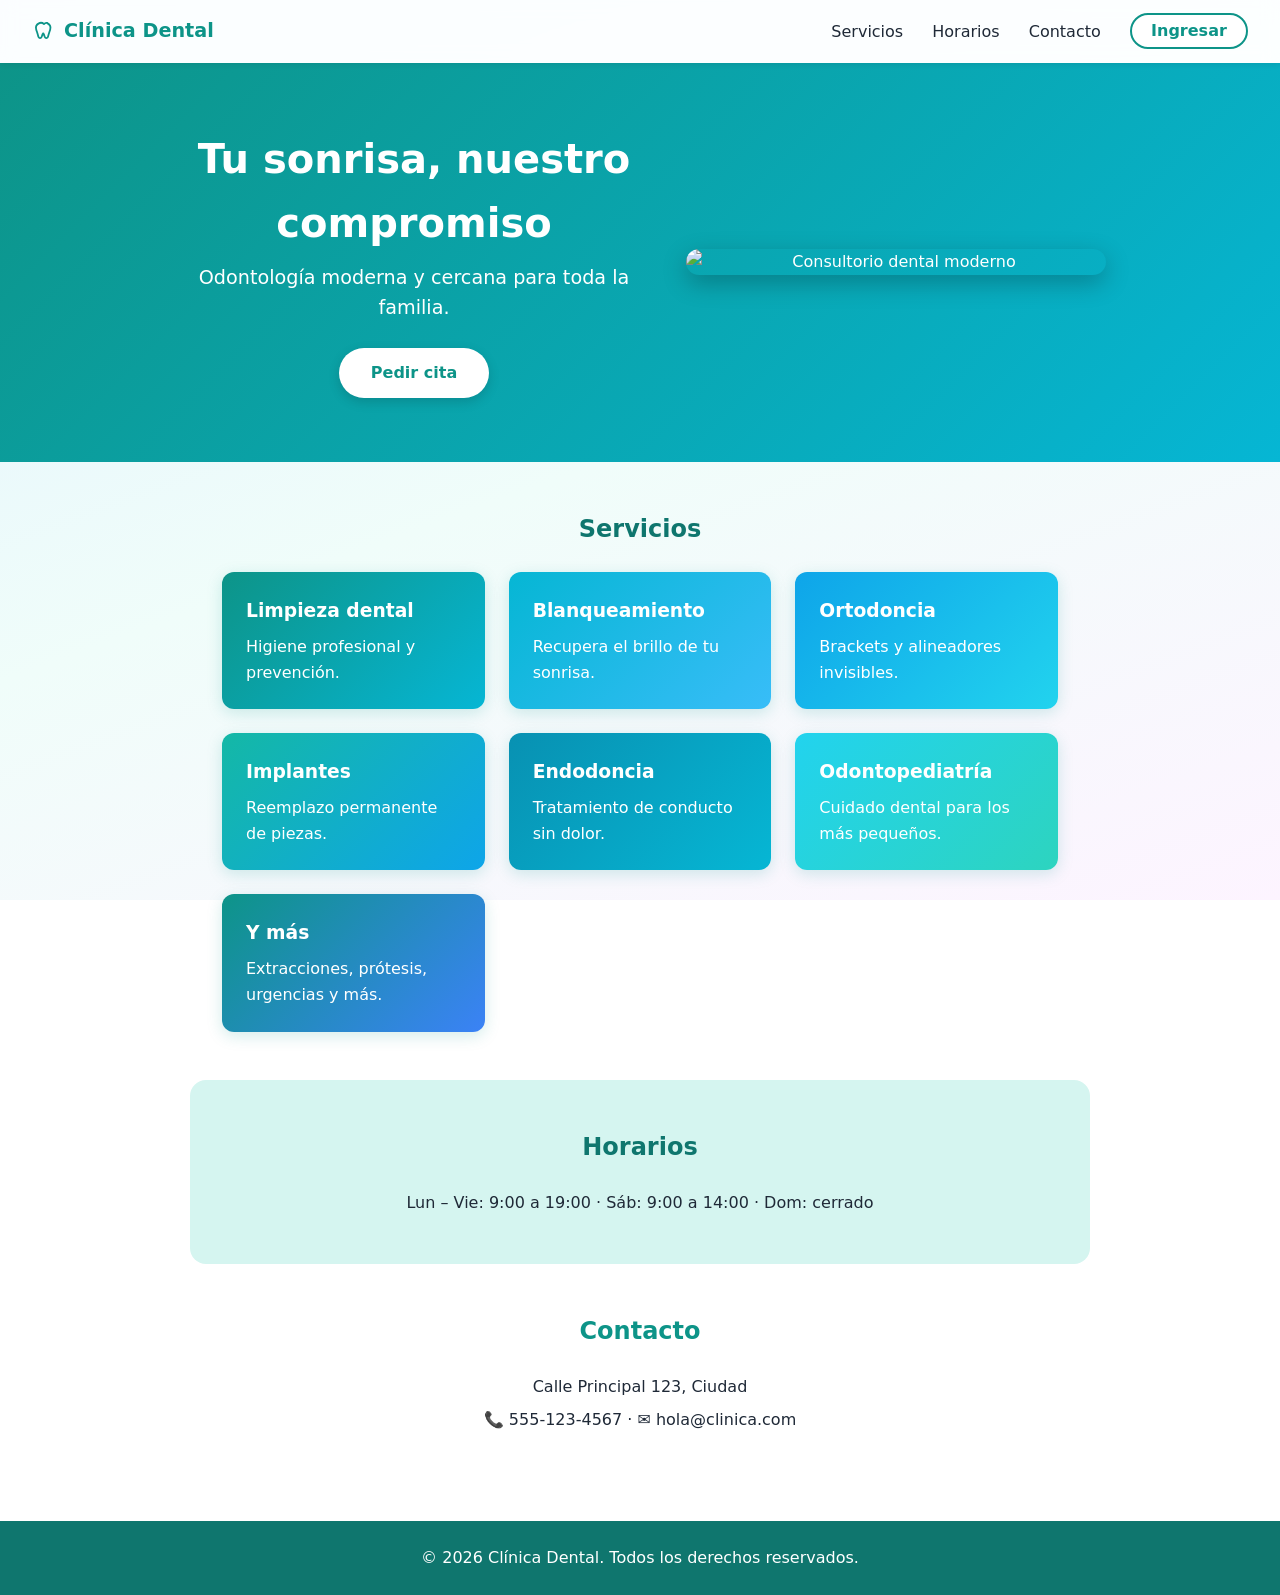
==== index.html @ 69b02ffb "Mejora visual del index: paleta turquesa/celeste y logo SVG en contorno" ====
<!DOCTYPE html>
<html lang="es">
<head>
  <meta charset="UTF-8">
  <meta name="viewport" content="width=device-width, initial-scale=1.0">
  <title>Clínica Dental</title>
  <link rel="stylesheet" href="style.css">
</head>
<body>
  <header class="header">
    <a href="#" class="logo">
      <svg viewBox="0 0 24 24" width="24" height="24" fill="none" stroke="#0d9488" stroke-width="1.8" stroke-linecap="round" stroke-linejoin="round" aria-hidden="true"><path d="M12 5c-1.5-1.2-3.5-1.6-5.2-.6C4.4 5.7 3.5 8 4.2 10.4c.5 1.8 1.5 4.6 2.2 7.4.4 1.5 2.6 1.7 3.2.2.4-1 .7-2.1 1.1-3.2.1-.3.2-.4.5-.4s.4.1.5.4c.4 1.1.7 2.2 1.1 3.2.6 1.5 2.8 1.3 3.2-.2.7-2.8 1.7-5.6 2.2-7.4.7-2.4-.2-4.7-2.6-6C15.5 3.4 13.5 3.8 12 5z"/></svg>
      Clínica Dental
    </a>
    <nav>
      <a href="#servicios">Servicios</a>
      <a href="#horarios">Horarios</a>
      <a href="#contacto">Contacto</a>
      <a href="#" class="btn-ingresar">Ingresar</a>
    </nav>
  </header>

  <section class="hero">
    <div class="hero-texto">
      <h1>Tu sonrisa, nuestro compromiso</h1>
      <p>Odontología moderna y cercana para toda la familia.</p>
      <a href="#contacto" class="btn">Pedir cita</a>
    </div>
    <img src="https://images.unsplash.com/photo-1606811841689-23dfddce3e95?w=800&q=80" alt="Consultorio dental moderno" class="hero-img">
  </section>

  <section id="servicios" class="seccion">
    <h2>Servicios</h2>
    <div class="grid">
      <article class="tarjeta"><h3>Limpieza dental</h3><p>Higiene profesional y prevención.</p></article>
      <article class="tarjeta"><h3>Blanqueamiento</h3><p>Recupera el brillo de tu sonrisa.</p></article>
      <article class="tarjeta"><h3>Ortodoncia</h3><p>Brackets y alineadores invisibles.</p></article>
      <article class="tarjeta"><h3>Implantes</h3><p>Reemplazo permanente de piezas.</p></article>
      <article class="tarjeta"><h3>Endodoncia</h3><p>Tratamiento de conducto sin dolor.</p></article>
      <article class="tarjeta"><h3>Odontopediatría</h3><p>Cuidado dental para los más pequeños.</p></article>
      <article class="tarjeta"><h3>Y más</h3><p>Extracciones, prótesis, urgencias y más.</p></article>
    </div>
  </section>

  <section id="horarios" class="seccion">
    <h2>Horarios</h2>
    <p>Lun – Vie: 9:00 a 19:00 · Sáb: 9:00 a 14:00 · Dom: cerrado</p>
  </section>

  <section id="contacto" class="seccion">
    <h2>Contacto</h2>
    <p>Calle Principal 123, Ciudad</p>
    <p>📞 555-123-4567 · ✉️ hola@clinica.com</p>
  </section>

  <footer class="footer">&copy; 2026 Clínica Dental. Todos los derechos reservados.</footer>
</body>
</html>
---- style.css ----
:root {
  --teal: #0d9488;
  --teal-oscuro: #0f766e;
  --cyan: #06b6d4;
  --cyan-claro: #cffafe;
  --mint: #ecfdf5;
  --fondo: linear-gradient(160deg, #e0f2fe 0%, #f0fdfa 50%, #fdf4ff 100%);
  --texto: #1f2937;
}

* { margin: 0; padding: 0; box-sizing: border-box; }

body {
  font-family: system-ui, -apple-system, Segoe UI, Roboto, sans-serif;
  color: var(--texto);
  background: var(--fondo);
  background-attachment: fixed;
  line-height: 1.6;
}

.header {
  position: sticky;
  top: 0;
  display: flex;
  justify-content: space-between;
  align-items: center;
  padding: 1rem 2rem;
  background: rgba(255,255,255,.85);
  backdrop-filter: blur(8px);
  box-shadow: 0 2px 6px rgba(0,0,0,.08);
}

.logo { font-weight: 700; color: var(--teal); text-decoration: none; font-size: 1.2rem; display: inline-flex; align-items: center; gap: .5rem; }
nav a { margin-left: 1.5rem; text-decoration: none; color: var(--texto); }
nav a:hover { color: var(--cyan); }

.btn-ingresar {
  margin-left: 1.5rem;
  padding: .4rem 1.2rem;
  border: 2px solid var(--teal);
  border-radius: 999px;
  background: white;
  color: var(--teal);
  font-weight: 600;
}

.btn-ingresar:hover { background: var(--teal); color: white; }

.hero {
  background: linear-gradient(135deg, var(--teal) 0%, var(--cyan) 100%);
  color: white;
  padding: 4rem 2rem;
  display: flex;
  align-items: center;
  justify-content: center;
  gap: 2rem;
  flex-wrap: wrap;
  text-align: center;
}

.hero-texto { max-width: 480px; }
.hero h1 { font-size: 2.5rem; margin-bottom: .5rem; }
.hero p { font-size: 1.2rem; margin-bottom: 1.5rem; }

.hero-img {
  width: min(420px, 100%);
  border-radius: 16px;
  box-shadow: 0 8px 24px rgba(0,0,0,.25);
}

.btn {
  display: inline-block;
  background: white;
  color: var(--teal);
  padding: .75rem 2rem;
  border-radius: 999px;
  text-decoration: none;
  font-weight: 600;
  box-shadow: 0 4px 12px rgba(0,0,0,.15);
}

.btn:hover { transform: translateY(-2px); }

.seccion { padding: 3rem 2rem; max-width: 900px; margin: 0 auto; }
.seccion h2 { text-align: center; color: var(--teal-oscuro); margin-bottom: 1.5rem; }

.grid {
  display: grid;
  grid-template-columns: repeat(auto-fit, minmax(250px, 1fr));
  gap: 1.5rem;
}

.tarjeta {
  border-radius: 12px;
  padding: 1.5rem;
  color: white;
  box-shadow: 0 4px 16px rgba(13,148,136,.18);
  transition: transform .2s ease;
}

.tarjeta:hover { transform: translateY(-5px); }

.tarjeta h3 { margin-bottom: .5rem; }

.tarjeta:nth-child(1) { background: linear-gradient(135deg, #0d9488, #06b6d4); }
.tarjeta:nth-child(2) { background: linear-gradient(135deg, #06b6d4, #38bdf8); }
.tarjeta:nth-child(3) { background: linear-gradient(135deg, #0ea5e9, #22d3ee); }
.tarjeta:nth-child(4) { background: linear-gradient(135deg, #14b8a6, #0ea5e9); }
.tarjeta:nth-child(5) { background: linear-gradient(135deg, #0891b2, #06b6d4); }
.tarjeta:nth-child(6) { background: linear-gradient(135deg, #22d3ee, #2dd4bf); }
.tarjeta:nth-child(7) { background: linear-gradient(135deg, #0d9488, #3b82f6); }

#horarios, #contacto { text-align: center; }
#horarios { background: #d5f5f0; border-radius: 16px; }
#contacto h2 { color: var(--teal); }
#contacto p { margin-bottom: .5rem; }

.footer {
  text-align: center;
  padding: 1.5rem;
  background: var(--teal-oscuro);
  color: white;
  margin-top: 2rem;
}

@media (max-width: 600px) {
  .header { flex-direction: column; gap: .5rem; }
  nav a { margin: 0 .75rem; }
  .hero h1 { font-size: 2rem; }
}
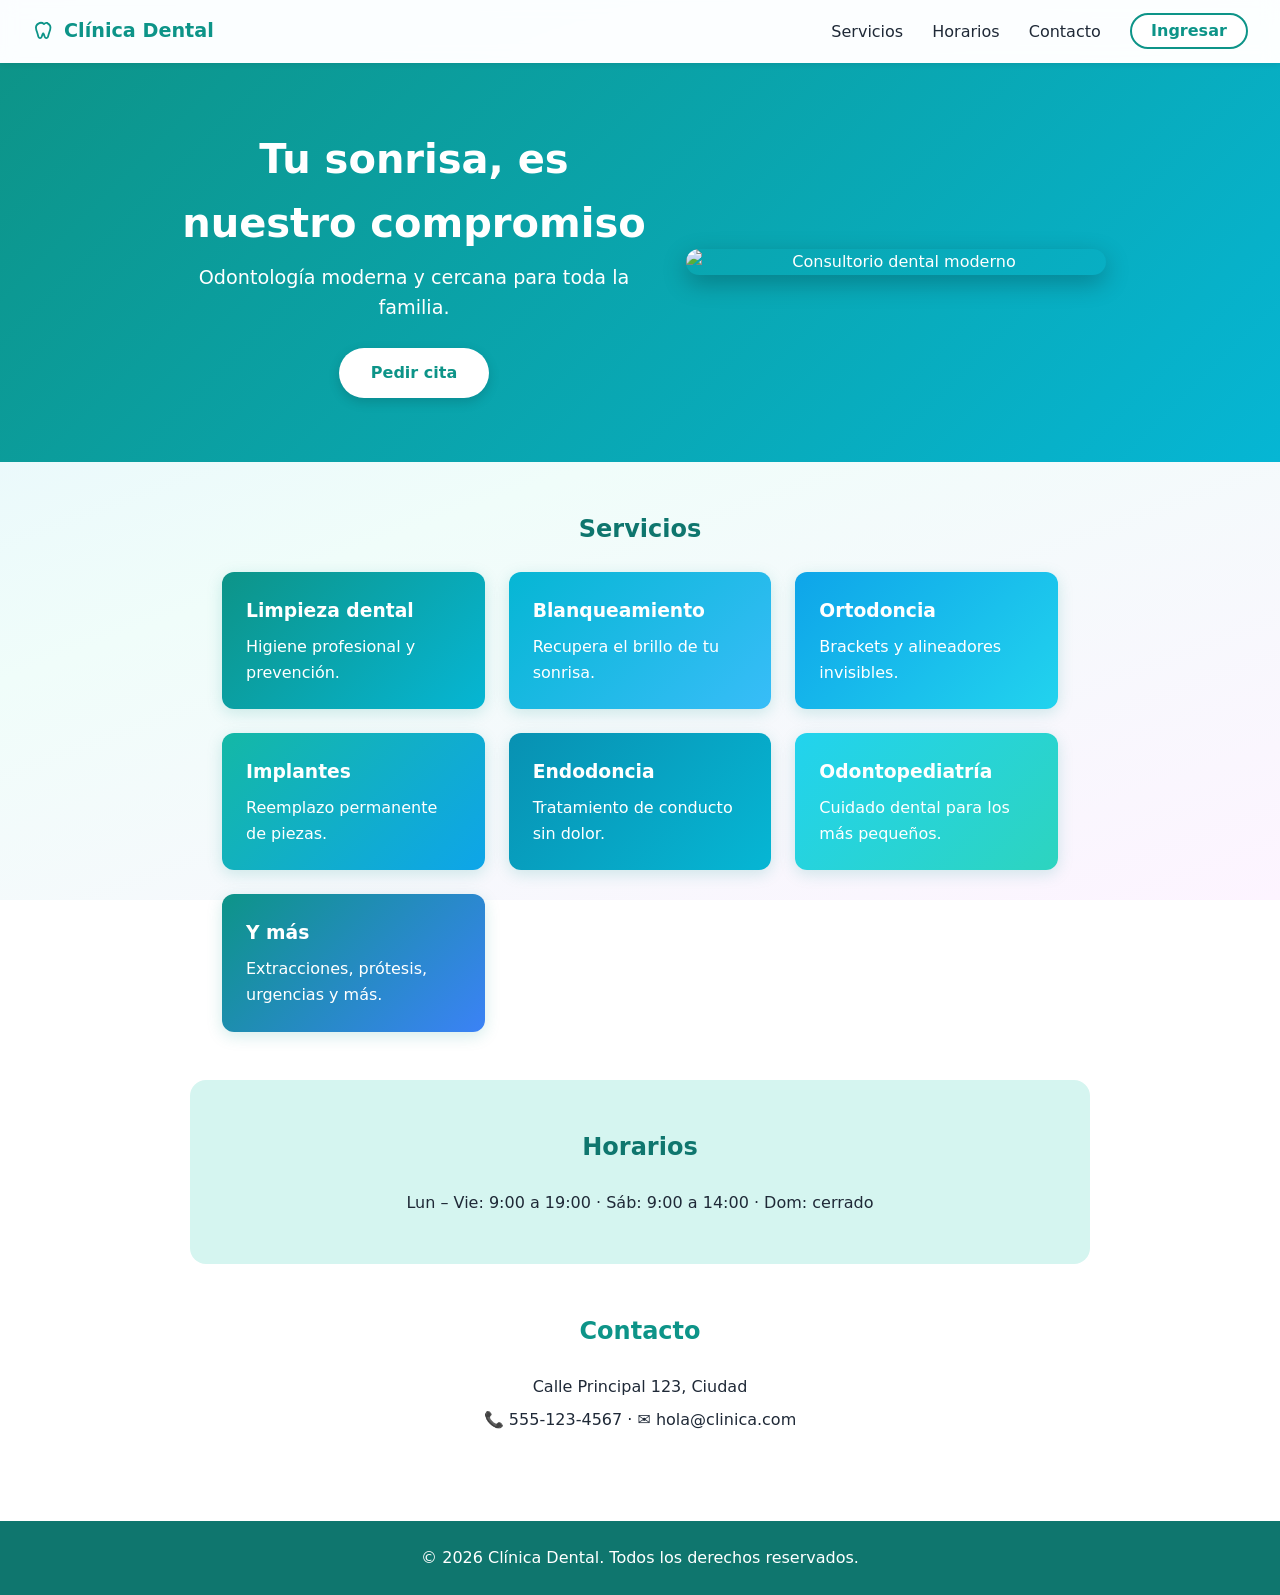
==== commit 32759c3a: "Ajusta titulo del hero" ====
--- a/index.html
+++ b/index.html
@@ -22,7 +22,7 @@
 
   <section class="hero">
     <div class="hero-texto">
-      <h1>Tu sonrisa, nuestro compromiso</h1>
+      <h1>Tu sonrisa, es nuestro compromiso</h1>
       <p>Odontología moderna y cercana para toda la familia.</p>
       <a href="#contacto" class="btn">Pedir cita</a>
     </div>
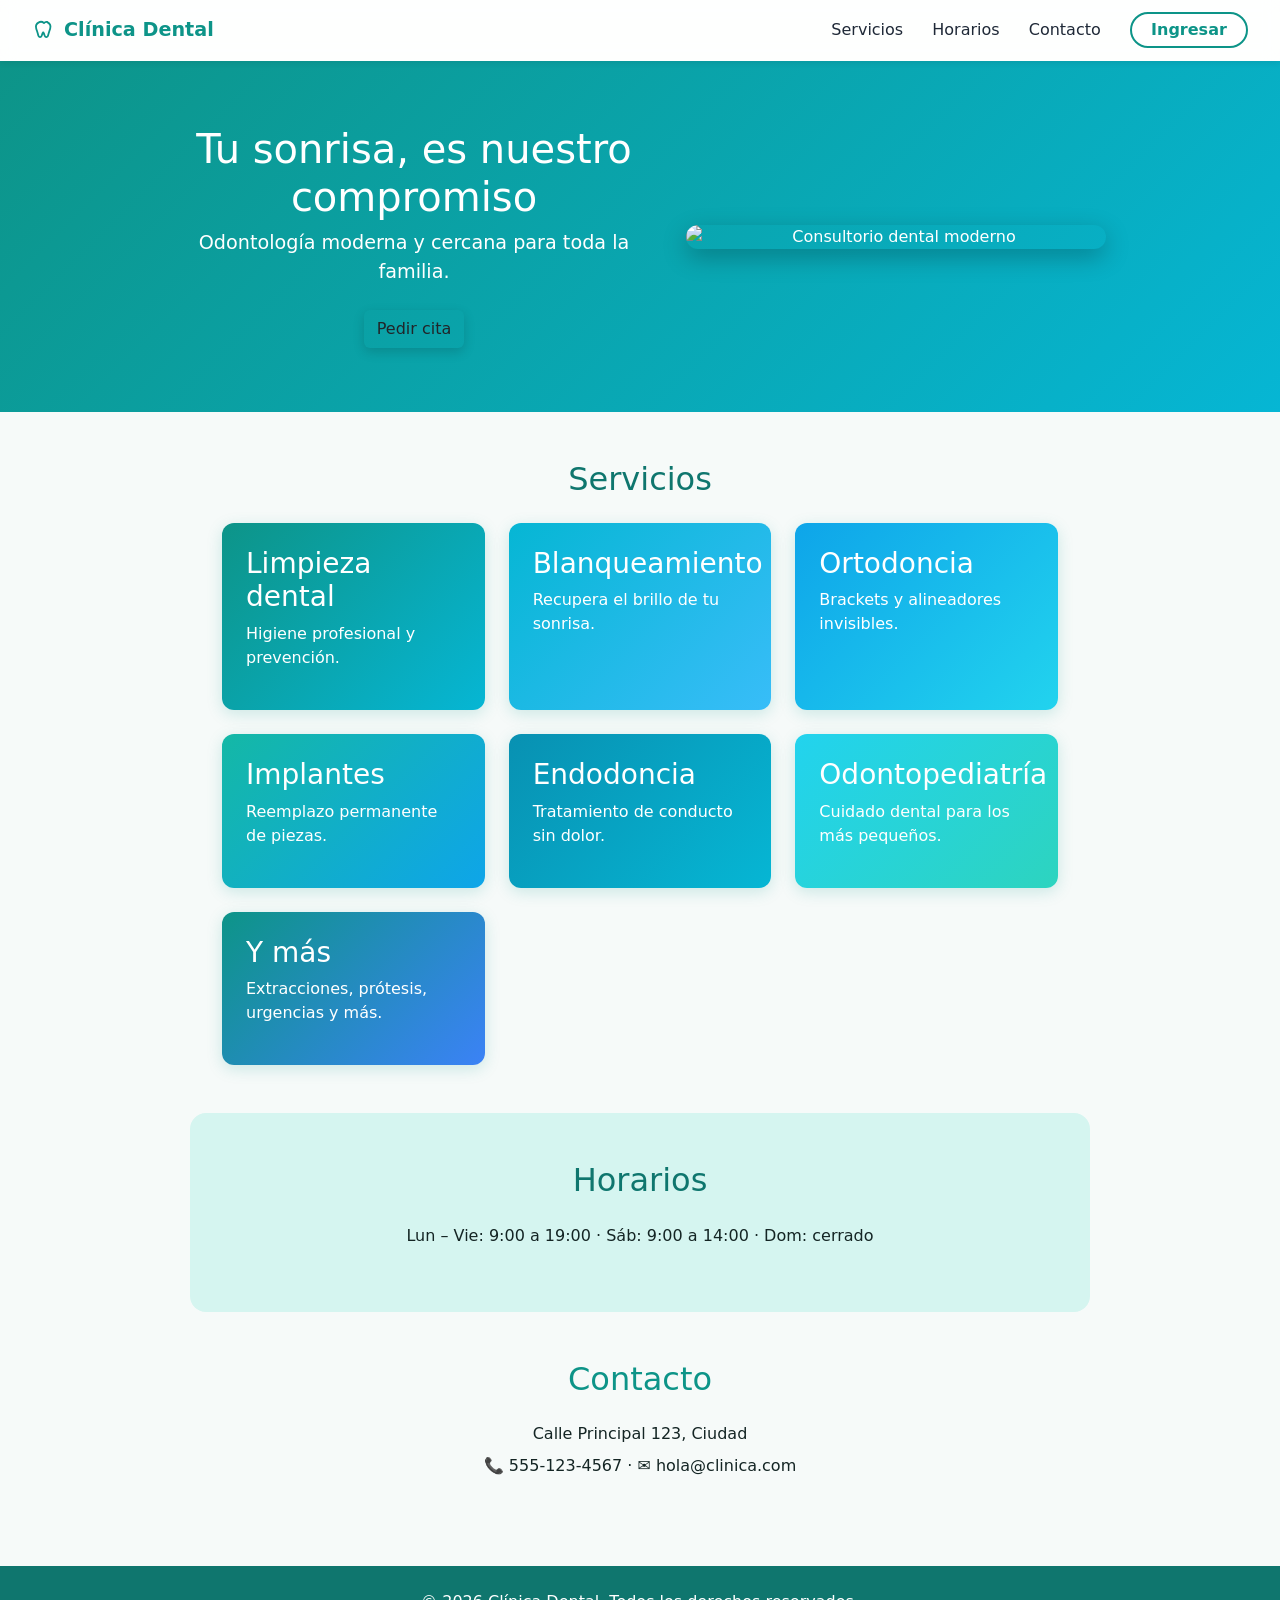
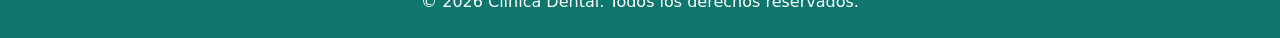
==== commit 6dd1f58f: "Unificar todas las ramas: loading + index público + panel admin + trabajadores - Pantalla de loading" ====
--- a/index.html
+++ b/index.html
@@ -5,8 +5,100 @@
   <meta name="viewport" content="width=device-width, initial-scale=1.0">
   <title>Clínica Dental</title>
   <link rel="stylesheet" href="style.css">
+  <link href="https://cdnjs.cloudflare.com/ajax/libs/twitter-bootstrap/5.3.3/css/bootstrap.min.css" rel="stylesheet">
+  <link href="https://cdnjs.cloudflare.com/ajax/libs/bootstrap-icons/1.11.3/font/bootstrap-icons.min.css" rel="stylesheet">
+  <style>
+    :root {
+      --clinic-teal: #0f6b64;
+      --clinic-teal-dark: #0a4b46;
+      --clinic-mint: #e8f5f3;
+      --clinic-ink: #142524;
+      --clinic-line: #d8e6e4;
+    }
+    body {
+      background: #f6faf9;
+      color: var(--clinic-ink);
+      font-family: "Segoe UI", system-ui, -apple-system, sans-serif;
+    }
+    .loading-screen {
+      position: fixed;
+      top: 0;
+      left: 0;
+      width: 100%;
+      height: 100%;
+      background: linear-gradient(135deg, #0f6b64 0%, #0a4b46 100%);
+      display: flex;
+      align-items: center;
+      justify-content: center;
+      z-index: 9999;
+      transition: opacity 0.5s ease-out;
+    }
+    .loading-screen.hidden {
+      opacity: 0;
+      pointer-events: none;
+    }
+    .spinner {
+      width: 60px;
+      height: 60px;
+      border: 4px solid rgba(255, 255, 255, 0.3);
+      border-top: 4px solid #fff;
+      border-radius: 50%;
+      animation: spin 1s linear infinite;
+    }
+    @keyframes spin {
+      to { transform: rotate(360deg); }
+    }
+    .loading-text {
+      color: #fff;
+      margin-top: 20px;
+      font-size: 1rem;
+      font-weight: 500;
+    }
+    .sidebar {
+      background: var(--clinic-teal-dark);
+      min-height: 100vh;
+      color: #eafaf7;
+    }
+    .sidebar .brand { font-weight: 600; font-size: 1.1rem; letter-spacing: 0.2px; }
+    .sidebar .brand small { display: block; font-weight: 400; color: #9fd0c9; font-size: 0.78rem; margin-top: 2px; }
+    .sidebar .nav-link { color: #cdeae4; border-radius: 8px; margin-bottom: 4px; font-size: 0.94rem; }
+    .sidebar .nav-link.active { background: var(--clinic-teal); color: #fff; }
+    .sidebar .nav-link:hover:not(.active) { background: rgba(255,255,255,0.06); color: #fff; }
+    .topbar { background: #fff; border-bottom: 1px solid var(--clinic-line); }
+    .panel-card { background: #fff; border: 1px solid var(--clinic-line); border-radius: 12px; }
+    .table > :not(caption) > * > * { padding: 0.9rem 0.8rem; vertical-align: middle; }
+    thead.table-head { background: var(--clinic-mint); }
+    thead.table-head th { font-size: 0.76rem; text-transform: uppercase; letter-spacing: 0.06em; color: var(--clinic-teal-dark); font-weight: 600; border-bottom: none; }
+    .role-badge { font-size: 0.76rem; padding: 0.32rem 0.6rem; border-radius: 6px; font-weight: 600; }
+    .role-Administrador { background: #fdecea; color: #a33328; }
+    .role-Odontologo { background: #e8f5f3; color: #0f6b64; }
+    .role-Recepcion { background: #eef1fb; color: #3a4ba0; }
+    .role-Asistente { background: #fff6e5; color: #8a5a00; }
+    .btn-clinic { background: var(--clinic-teal); border-color: var(--clinic-teal); color: #fff; }
+    .btn-clinic:hover { background: var(--clinic-teal-dark); border-color: var(--clinic-teal-dark); color: #fff; }
+    .empty-state { padding: 3rem 1rem; text-align: center; color: #6b8b87; }
+    .avatar-circle { width: 36px; height: 36px; border-radius: 50%; background: var(--clinic-mint); color: var(--clinic-teal-dark); display: flex; align-items: center; justify-content: center; font-weight: 600; font-size: 0.85rem; flex-shrink: 0; }
+    .form-card { background: #fff; border: 1px solid var(--clinic-line); border-radius: 14px; max-width: 560px; }
+    .form-card .card-header-custom { background: var(--clinic-mint); border-bottom: 1px solid var(--clinic-line); border-radius: 14px 14px 0 0; padding: 1.25rem 1.5rem; }
+    .form-card .card-header-custom h5 { color: var(--clinic-teal-dark); margin-bottom: 2px; }
+    .form-label { font-weight: 500; font-size: 0.92rem; }
+    .section-public { display: none; }
+    .section-public.active { display: block; }
+    .section-admin { display: none; }
+    .section-admin.active { display: block; }
+    @media (max-width: 767.98px) { .sidebar { min-height: auto; } }
+  </style>
 </head>
 <body>
+
+<div class="loading-screen" id="loadingScreen">
+  <div class="text-center">
+    <div class="spinner"></div>
+    <div class="loading-text">Cargando Clínica Dental...</div>
+  </div>
+</div>
+
+<div id="public-section" class="section-public active">
   <header class="header">
     <a href="#" class="logo">
       <svg viewBox="0 0 24 24" width="24" height="24" fill="none" stroke="#0d9488" stroke-width="1.8" stroke-linecap="round" stroke-linejoin="round" aria-hidden="true"><path d="M12 5c-1.5-1.2-3.5-1.6-5.2-.6C4.4 5.7 3.5 8 4.2 10.4c.5 1.8 1.5 4.6 2.2 7.4.4 1.5 2.6 1.7 3.2.2.4-1 .7-2.1 1.1-3.2.1-.3.2-.4.5-.4s.4.1.5.4c.4 1.1.7 2.2 1.1 3.2.6 1.5 2.8 1.3 3.2-.2.7-2.8 1.7-5.6 2.2-7.4.7-2.4-.2-4.7-2.6-6C15.5 3.4 13.5 3.8 12 5z"/></svg>
@@ -16,7 +108,7 @@
       <a href="#servicios">Servicios</a>
       <a href="#horarios">Horarios</a>
       <a href="#contacto">Contacto</a>
-      <a href="#" class="btn-ingresar">Ingresar</a>
+      <a href="#" class="btn-ingresar" onclick="mostrarSeccion('admin')">Ingresar</a>
     </nav>
   </header>
 
@@ -54,5 +146,338 @@
   </section>
 
   <footer class="footer">&copy; 2026 Clínica Dental. Todos los derechos reservados.</footer>
+</div>
+
+<div id="admin-section" class="section-admin">
+  <div class="container-fluid">
+    <div class="row">
+      <nav class="col-12 col-md-3 col-lg-2 sidebar p-3 d-flex flex-column">
+        <div class="brand mb-4 px-2">
+          Clínica Dental
+          <small>Panel de administración</small>
+        </div>
+        <ul class="nav nav-pills flex-column">
+          <li class="nav-item"><a href="#" class="nav-link active" onclick="mostrarTab('trabajadores')"><i class="bi bi-people-fill me-2"></i>Trabajadores</a></li>
+          <li class="nav-item"><a href="#" class="nav-link" onclick="mostrarTab('registro')"><i class="bi bi-person-plus-fill me-2"></i>Registrar</a></li>
+          <li class="nav-item"><a href="#" class="nav-link" onclick="mostrarSeccion('public')"><i class="bi bi-house me-2"></i>Inicio</a></li>
+        </ul>
+      </nav>
+
+      <main class="col-12 col-md-9 col-lg-10 p-0">
+        <div id="tab-trabajadores" class="tab-content active">
+          <div class="topbar px-3 px-md-4 py-3 d-flex justify-content-between align-items-center flex-wrap gap-2">
+            <div>
+              <h5 class="mb-0">Trabajadores</h5>
+              <small class="text-muted">Registra al personal y asigna su rol dentro del sistema</small>
+            </div>
+            <button class="btn btn-clinic" data-bs-toggle="modal" data-bs-target="#modalRegistrar">
+              <i class="bi bi-person-plus-fill me-1"></i> Registrar trabajador
+            </button>
+          </div>
+
+          <div class="p-3 p-md-4">
+            <div class="row g-3 mb-4">
+              <div class="col-6 col-lg-3">
+                <div class="panel-card p-3">
+                  <div class="text-muted small">Total</div>
+                  <div class="fs-4 fw-semibold" id="statTotal">0</div>
+                </div>
+              </div>
+              <div class="col-6 col-lg-3">
+                <div class="panel-card p-3">
+                  <div class="text-muted small">Odontólogos</div>
+                  <div class="fs-4 fw-semibold" id="statOdontologo">0</div>
+                </div>
+              </div>
+              <div class="col-6 col-lg-3">
+                <div class="panel-card p-3">
+                  <div class="text-muted small">Recepción</div>
+                  <div class="fs-4 fw-semibold" id="statRecepcion">0</div>
+                </div>
+              </div>
+              <div class="col-6 col-lg-3">
+                <div class="panel-card p-3">
+                  <div class="text-muted small">Administradores</div>
+                  <div class="fs-4 fw-semibold" id="statAdministrador">0</div>
+                </div>
+              </div>
+            </div>
+
+            <div class="panel-card">
+              <div class="table-responsive">
+                <table class="table mb-0">
+                  <thead class="table-head">
+                    <tr>
+                      <th>Trabajador</th>
+                      <th>Correo</th>
+                      <th>Rol</th>
+                      <th class="text-end">Acciones</th>
+                    </tr>
+                  </thead>
+                  <tbody id="tablaTrabajadores"></tbody>
+                </table>
+              </div>
+              <div id="emptyState" class="empty-state d-none">
+                <i class="bi bi-people fs-2 d-block mb-2"></i>
+                Aún no hay trabajadores registrados.<br>Usa "Registrar trabajador" para agregar el primero.
+              </div>
+            </div>
+          </div>
+        </div>
+
+        <div id="tab-registro" class="tab-content" style="display: none;">
+          <div class="d-flex justify-content-center p-3 p-md-5" style="min-height: calc(100vh - 100px);">
+            <div class="form-card w-100">
+              <div class="card-header-custom">
+                <h5>Registrar trabajador</h5>
+                <small class="text-muted">Completa los datos para agregarlo al sistema</small>
+              </div>
+
+              <div class="card-body p-4">
+                <form id="formRegistrarDirecto" novalidate>
+                  <div class="mb-3">
+                    <label class="form-label" for="inputNombreDirecto">Nombre completo</label>
+                    <input type="text" class="form-control" id="inputNombreDirecto" name="nombre" placeholder="Ej. Ana Torres" required>
+                  </div>
+
+                  <div class="mb-3">
+                    <label class="form-label" for="inputCorreoDirecto">Correo electrónico</label>
+                    <input type="email" class="form-control" id="inputCorreoDirecto" name="correo" placeholder="ejemplo@clinicadental.com" required>
+                  </div>
+
+                  <div class="mb-4">
+                    <label class="form-label" for="inputRolDirecto">Rol dentro del sistema</label>
+                    <select class="form-select" id="inputRolDirecto" name="rol" required>
+                      <option value="" disabled selected>Selecciona un rol</option>
+                      <option value="Administrador">Administrador</option>
+                      <option value="Odontologo">Odontólogo</option>
+                      <option value="Recepcion">Recepción</option>
+                      <option value="Asistente">Asistente</option>
+                    </select>
+                  </div>
+
+                  <div class="d-grid gap-2">
+                    <button type="submit" class="btn btn-clinic">Registrar trabajador</button>
+                    <button type="button" class="btn btn-outline-secondary" onclick="mostrarTab('trabajadores')">Volver</button>
+                  </div>
+                </form>
+              </div>
+            </div>
+          </div>
+        </div>
+      </main>
+    </div>
+  </div>
+
+  <div class="modal fade" id="modalRegistrar" tabindex="-1">
+    <div class="modal-dialog">
+      <div class="modal-content">
+        <form id="formRegistrar">
+          <div class="modal-header">
+            <h5 class="modal-title">Registrar trabajador</h5>
+            <button type="button" class="btn-close" data-bs-dismiss="modal"></button>
+          </div>
+          <div class="modal-body">
+            <div class="mb-3">
+              <label class="form-label">Nombre completo</label>
+              <input type="text" class="form-control" id="inputNombre" required>
+            </div>
+            <div class="mb-3">
+              <label class="form-label">Correo electrónico</label>
+              <input type="email" class="form-control" id="inputCorreo" required>
+            </div>
+            <div class="mb-3">
+              <label class="form-label">Rol dentro del sistema</label>
+              <select class="form-select" id="inputRol" required>
+                <option value="" disabled selected>Selecciona un rol</option>
+                <option value="Administrador">Administrador</option>
+                <option value="Odontologo">Odontólogo</option>
+                <option value="Recepcion">Recepción</option>
+                <option value="Asistente">Asistente</option>
+              </select>
+            </div>
+          </div>
+          <div class="modal-footer">
+            <button type="button" class="btn btn-outline-secondary" data-bs-dismiss="modal">Cancelar</button>
+            <button type="submit" class="btn btn-clinic">Registrar</button>
+          </div>
+        </form>
+      </div>
+    </div>
+  </div>
+
+  <div class="modal fade" id="modalEliminar" tabindex="-1">
+    <div class="modal-dialog">
+      <div class="modal-content">
+        <div class="modal-header">
+          <h5 class="modal-title">Eliminar trabajador</h5>
+          <button type="button" class="btn-close" data-bs-dismiss="modal"></button>
+        </div>
+        <div class="modal-body">
+          ¿Seguro que quieres eliminar a <strong id="nombreAEliminar"></strong> del sistema? Esta acción no se puede deshacer.
+        </div>
+        <div class="modal-footer">
+          <button type="button" class="btn btn-outline-secondary" data-bs-dismiss="modal">Cancelar</button>
+          <button type="button" class="btn btn-danger" id="btnConfirmarEliminar">Eliminar</button>
+        </div>
+      </div>
+    </div>
+  </div>
+</div>
+
+<script src="https://cdnjs.cloudflare.com/ajax/libs/twitter-bootstrap/5.3.3/js/bootstrap.bundle.min.js"></script>
+<script>
+  window.addEventListener("load", () => {
+    const loadingScreen = document.getElementById("loadingScreen");
+    setTimeout(() => {
+      loadingScreen.classList.add("hidden");
+    }, 800);
+  });
+
+  let trabajadores = [
+    { id: 1, nombre: "Adriana López", correo: "adriana@clinicadental.com", rol: "Administrador" },
+    { id: 2, nombre: "Carlos Ramírez", correo: "carlos@clinicadental.com", rol: "Odontologo" },
+    { id: 3, nombre: "Fernanda Ruiz", correo: "fernanda@clinicadental.com", rol: "Recepcion" }
+  ];
+  let siguienteId = 4;
+  let idAEliminar = null;
+
+  const tabla = document.getElementById("tablaTrabajadores");
+  const emptyState = document.getElementById("emptyState");
+  const form = document.getElementById("formRegistrar");
+  const formDirecto = document.getElementById("formRegistrarDirecto");
+  const modalRegistrar = new bootstrap.Modal(document.getElementById("modalRegistrar"));
+  const modalEliminar = new bootstrap.Modal(document.getElementById("modalEliminar"));
+
+  function mostrarSeccion(seccion) {
+    document.querySelectorAll(".section-public, .section-admin").forEach(s => s.classList.remove("active"));
+    if (seccion === "public") {
+      document.getElementById("public-section").classList.add("active");
+    } else if (seccion === "admin") {
+      document.getElementById("admin-section").classList.add("active");
+      mostrarTab("trabajadores");
+    }
+  }
+
+  function mostrarTab(tab) {
+    document.querySelectorAll(".tab-content").forEach(t => t.style.display = "none");
+    document.querySelectorAll(".sidebar .nav-link").forEach(link => link.classList.remove("active"));
+    
+    if (tab === "trabajadores") {
+      document.getElementById("tab-trabajadores").style.display = "block";
+      document.querySelector(".sidebar .nav-link:nth-child(1)").classList.add("active");
+    } else if (tab === "registro") {
+      document.getElementById("tab-registro").style.display = "block";
+      document.querySelector(".sidebar .nav-link:nth-child(2)").classList.add("active");
+    }
+  }
+
+  function iniciales(nombre) {
+    return nombre.split(" ").filter(Boolean).slice(0, 2).map(p => p[0].toUpperCase()).join("");
+  }
+
+  function renderTrabajadores() {
+    tabla.innerHTML = "";
+
+    if (trabajadores.length === 0) {
+      emptyState.classList.remove("d-none");
+    } else {
+      emptyState.classList.add("d-none");
+    }
+
+    trabajadores.forEach(t => {
+      const fila = document.createElement("tr");
+      fila.innerHTML = `
+        <td>
+          <div class="d-flex align-items-center gap-2">
+            <div class="avatar-circle">${iniciales(t.nombre)}</div>
+            <span>${t.nombre}</span>
+          </div>
+        </td>
+        <td class="text-muted">${t.correo}</td>
+        <td>
+          <select class="form-select form-select-sm role-select role-badge role-${t.rol}" data-id="${t.id}" style="width:auto;">
+            <option value="Administrador" ${t.rol === "Administrador" ? "selected" : ""}>Administrador</option>
+            <option value="Odontologo" ${t.rol === "Odontologo" ? "selected" : ""}>Odontólogo</option>
+            <option value="Recepcion" ${t.rol === "Recepcion" ? "selected" : ""}>Recepción</option>
+            <option value="Asistente" ${t.rol === "Asistente" ? "selected" : ""}>Asistente</option>
+          </select>
+        </td>
+        <td class="text-end">
+          <button class="btn btn-sm btn-outline-danger btn-eliminar" data-id="${t.id}" data-nombre="${t.nombre}">
+            <i class="bi bi-trash3"></i>
+          </button>
+        </td>
+      `;
+      tabla.appendChild(fila);
+    });
+
+    actualizarStats();
+    document.querySelectorAll(".role-select").forEach(sel => sel.addEventListener("change", cambiarRol));
+    document.querySelectorAll(".btn-eliminar").forEach(btn => btn.addEventListener("click", pedirConfirmacionEliminar));
+  }
+
+  function actualizarStats() {
+    document.getElementById("statTotal").textContent = trabajadores.length;
+    document.getElementById("statOdontologo").textContent = trabajadores.filter(t => t.rol === "Odontologo").length;
+    document.getElementById("statRecepcion").textContent = trabajadores.filter(t => t.rol === "Recepcion").length;
+    document.getElementById("statAdministrador").textContent = trabajadores.filter(t => t.rol === "Administrador").length;
+  }
+
+  function cambiarRol(e) {
+    const id = Number(e.target.dataset.id);
+    const nuevoRol = e.target.value;
+    const trabajador = trabajadores.find(t => t.id === id);
+    if (trabajador) {
+      trabajador.rol = nuevoRol;
+      renderTrabajadores();
+    }
+  }
+
+  function pedirConfirmacionEliminar(e) {
+    idAEliminar = Number(e.currentTarget.dataset.id);
+    document.getElementById("nombreAEliminar").textContent = e.currentTarget.dataset.nombre;
+    modalEliminar.show();
+  }
+
+  document.getElementById("btnConfirmarEliminar").addEventListener("click", () => {
+    trabajadores = trabajadores.filter(t => t.id !== idAEliminar);
+    idAEliminar = null;
+    modalEliminar.hide();
+    renderTrabajadores();
+  });
+
+  form.addEventListener("submit", (e) => {
+    e.preventDefault();
+    const nombre = document.getElementById("inputNombre").value.trim();
+    const correo = document.getElementById("inputCorreo").value.trim();
+    const rol = document.getElementById("inputRol").value;
+
+    if (!nombre || !correo || !rol) return;
+
+    trabajadores.push({ id: siguienteId++, nombre, correo, rol });
+
+    form.reset();
+    modalRegistrar.hide();
+    renderTrabajadores();
+  });
+
+  formDirecto.addEventListener("submit", (e) => {
+    e.preventDefault();
+    const nombre = document.getElementById("inputNombreDirecto").value.trim();
+    const correo = document.getElementById("inputCorreoDirecto").value.trim();
+    const rol = document.getElementById("inputRolDirecto").value;
+
+    if (!nombre || !correo || !rol) return;
+
+    trabajadores.push({ id: siguienteId++, nombre, correo, rol });
+
+    formDirecto.reset();
+    mostrarTab("trabajadores");
+    renderTrabajadores();
+  });
+
+  renderTrabajadores();
+</script>
 </body>
-</html>+</html>
